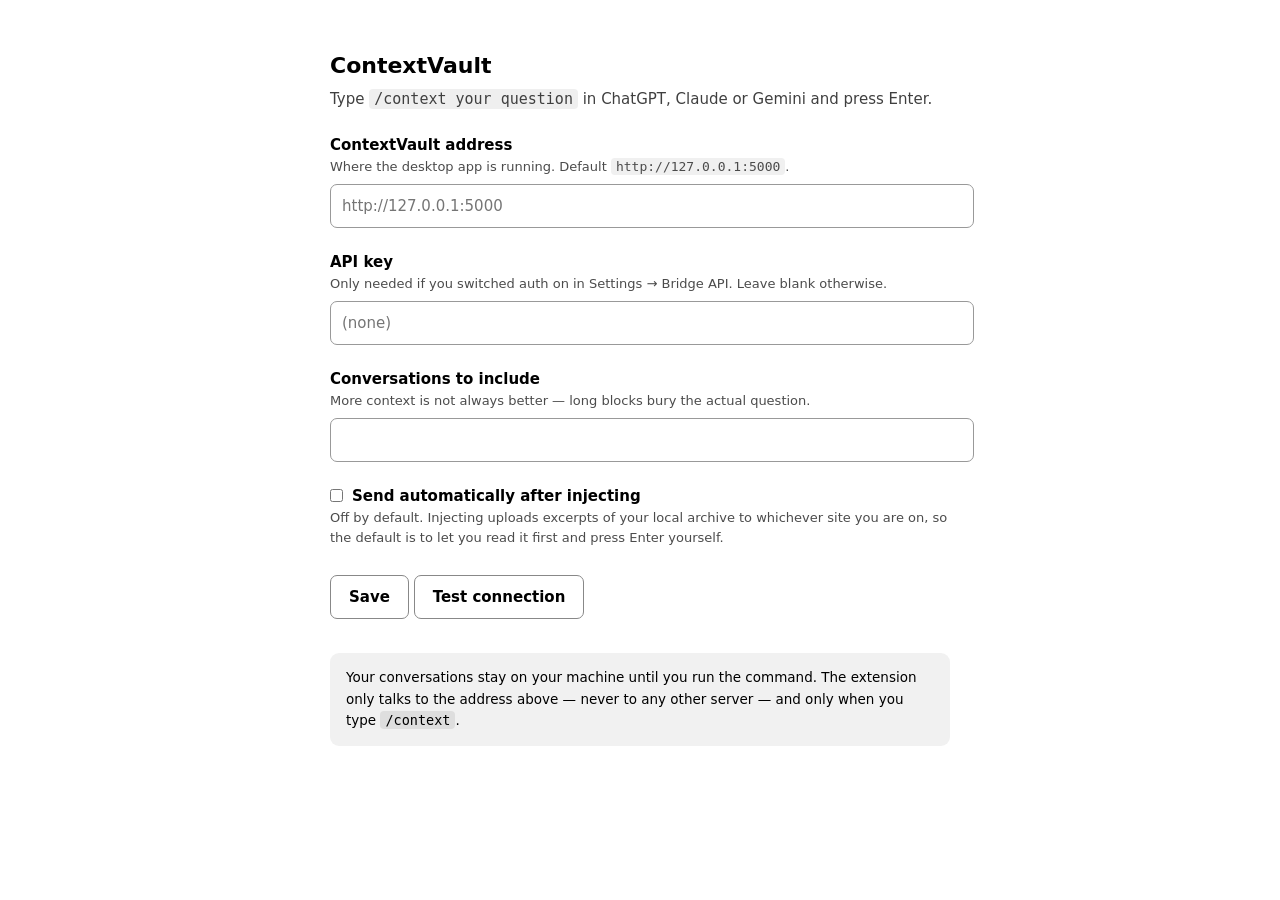
==== extension/options.html @ 51634c18 "Add the /context injection pipeline Typing /context <question> in a chat now puts the user's own his" ====
<!doctype html>
<html lang="en">
<head>
  <meta charset="utf-8">
  <title>ContextVault — options</title>
  <style>
    :root { color-scheme: light dark; }
    body {
      max-width: 620px; margin: 48px auto; padding: 0 24px;
      font: 15px/1.6 -apple-system, BlinkMacSystemFont, "Segoe UI", system-ui, sans-serif;
    }
    h1 { font-size: 22px; margin-bottom: 4px; }
    p.lede { margin-top: 0; opacity: 0.75; }
    label { display: block; margin-top: 22px; font-weight: 600; }
    .hint { font-weight: 400; opacity: 0.7; font-size: 13px; display: block; }
    input[type=text], input[type=password], input[type=number] {
      width: 100%; padding: 9px 11px; margin-top: 6px; font: inherit;
      border: 1px solid #999; border-radius: 7px; background: transparent;
      color: inherit;
    }
    .row { display: flex; align-items: center; gap: 9px; margin-top: 22px; }
    .row input { margin: 0; }
    .row label { margin: 0; font-weight: 600; }
    button {
      margin-top: 26px; padding: 9px 18px; font: inherit; font-weight: 600;
      border-radius: 7px; border: 1px solid #888; cursor: pointer;
      background: transparent; color: inherit;
    }
    #status { margin-left: 12px; font-size: 14px; }
    .ok { color: #2f7d4f; } .bad { color: #b3453f; }
    code { background: rgba(127,127,127,0.16); padding: 1px 5px; border-radius: 4px; }
    .note { margin-top: 34px; padding: 14px 16px; border-radius: 9px;
            background: rgba(127,127,127,0.11); font-size: 13.5px; }
  </style>
</head>
<body>
  <h1>ContextVault</h1>
  <p class="lede">Type <code>/context your question</code> in ChatGPT, Claude
    or Gemini and press Enter.</p>

  <label for="baseUrl">ContextVault address
    <span class="hint">Where the desktop app is running. Default
      <code>http://127.0.0.1:5000</code>.</span>
  </label>
  <input type="text" id="baseUrl" placeholder="http://127.0.0.1:5000">

  <label for="apiKey">API key
    <span class="hint">Only needed if you switched auth on in
      Settings&nbsp;→&nbsp;Bridge API. Leave blank otherwise.</span>
  </label>
  <input type="password" id="apiKey" placeholder="(none)">

  <label for="limit">Conversations to include
    <span class="hint">More context is not always better — long blocks bury
      the actual question.</span>
  </label>
  <input type="number" id="limit" min="1" max="20">

  <div class="row">
    <input type="checkbox" id="autoSend">
    <label for="autoSend">Send automatically after injecting</label>
  </div>
  <span class="hint">Off by default. Injecting uploads excerpts of your local
    archive to whichever site you are on, so the default is to let you read it
    first and press Enter yourself.</span>

  <div>
    <button id="save">Save</button>
    <button id="test">Test connection</button>
    <span id="status"></span>
  </div>

  <p class="note">
    Your conversations stay on your machine until you run the command. The
    extension only talks to the address above — never to any other server —
    and only when you type <code>/context</code>.
  </p>

  <script src="lib/context.js"></script>
  <script src="options.js"></script>
</body>
</html>
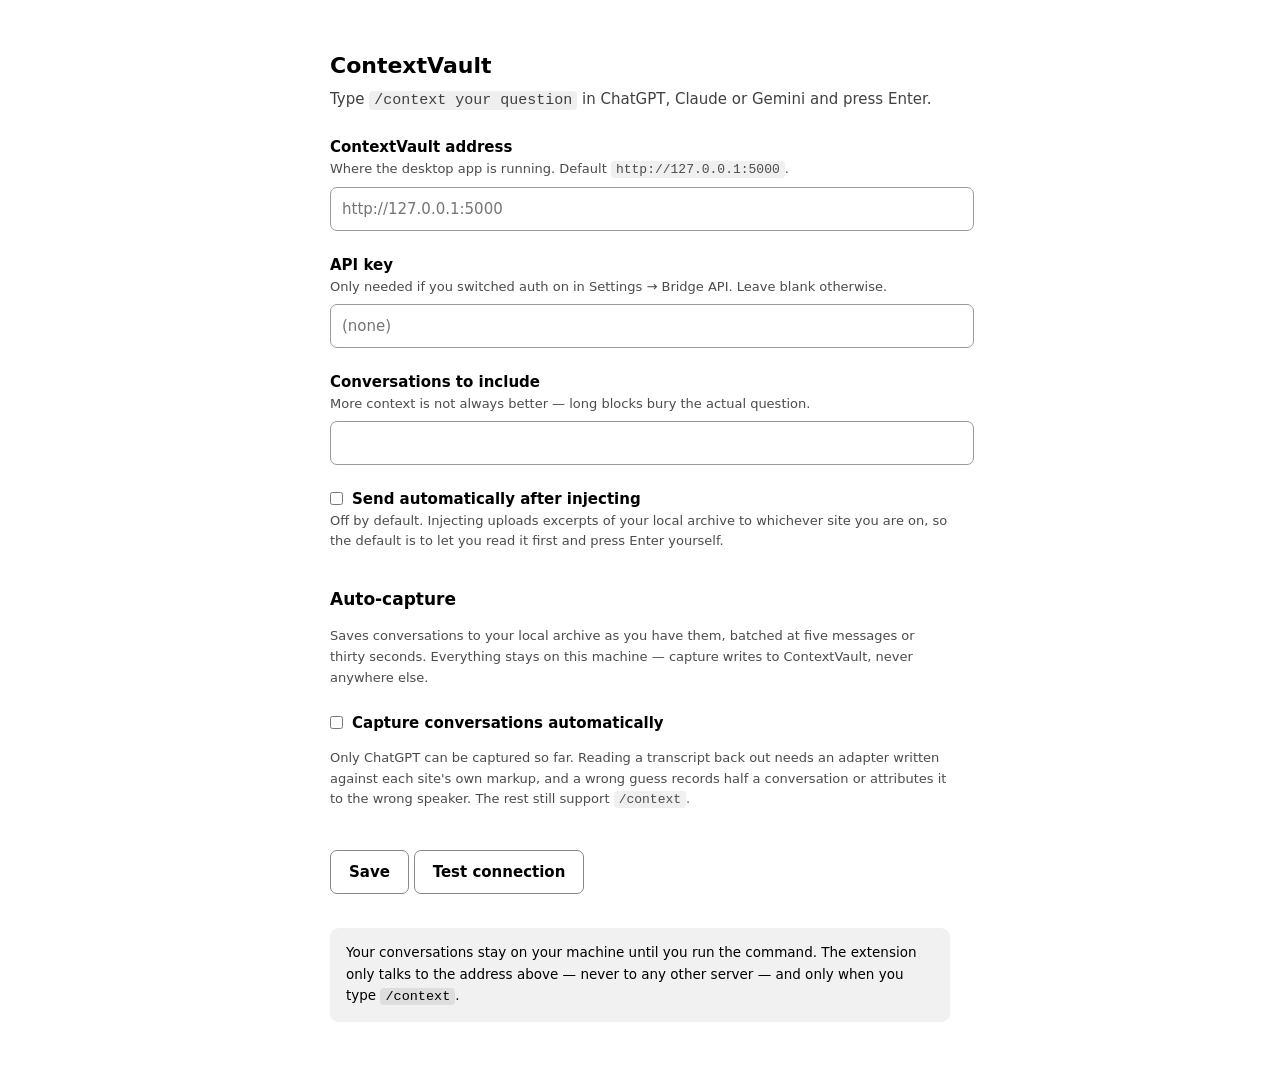
==== commit 6df37b31: "Add auto-capture to the extension The extension now records conversations into the local archive as " ====
--- a/extension/options.html
+++ b/extension/options.html
@@ -10,6 +10,10 @@
       font: 15px/1.6 -apple-system, BlinkMacSystemFont, "Segoe UI", system-ui, sans-serif;
     }
     h1 { font-size: 22px; margin-bottom: 4px; }
+    h2 { font-size: 17px; margin-top: 34px; margin-bottom: 4px; }
+    .platform-row { display: flex; align-items: center; gap: 9px; margin-top: 12px; }
+    .platform-row label { margin: 0; font-weight: 500; }
+    .platform-row input[disabled] + label { opacity: 0.55; }
     p.lede { margin-top: 0; opacity: 0.75; }
     label { display: block; margin-top: 22px; font-weight: 600; }
     .hint { font-weight: 400; opacity: 0.7; font-size: 13px; display: block; }
@@ -64,6 +68,23 @@
     archive to whichever site you are on, so the default is to let you read it
     first and press Enter yourself.</span>
 
+  <h2>Auto-capture</h2>
+  <p class="hint">Saves conversations to your local archive as you have them,
+    batched at five messages or thirty seconds. Everything stays on this
+    machine — capture writes to ContextVault, never anywhere else.</p>
+
+  <div class="row">
+    <input type="checkbox" id="captureEnabled">
+    <label for="captureEnabled">Capture conversations automatically</label>
+  </div>
+
+  <div id="platforms"></div>
+
+  <p class="hint">Only ChatGPT can be captured so far. Reading a transcript
+    back out needs an adapter written against each site's own markup, and a
+    wrong guess records half a conversation or attributes it to the wrong
+    speaker. The rest still support <code>/context</code>.</p>
+
   <div>
     <button id="save">Save</button>
     <button id="test">Test connection</button>
@@ -77,6 +98,7 @@
   </p>
 
   <script src="lib/context.js"></script>
+  <script src="lib/platforms.js"></script>
   <script src="options.js"></script>
 </body>
 </html>
